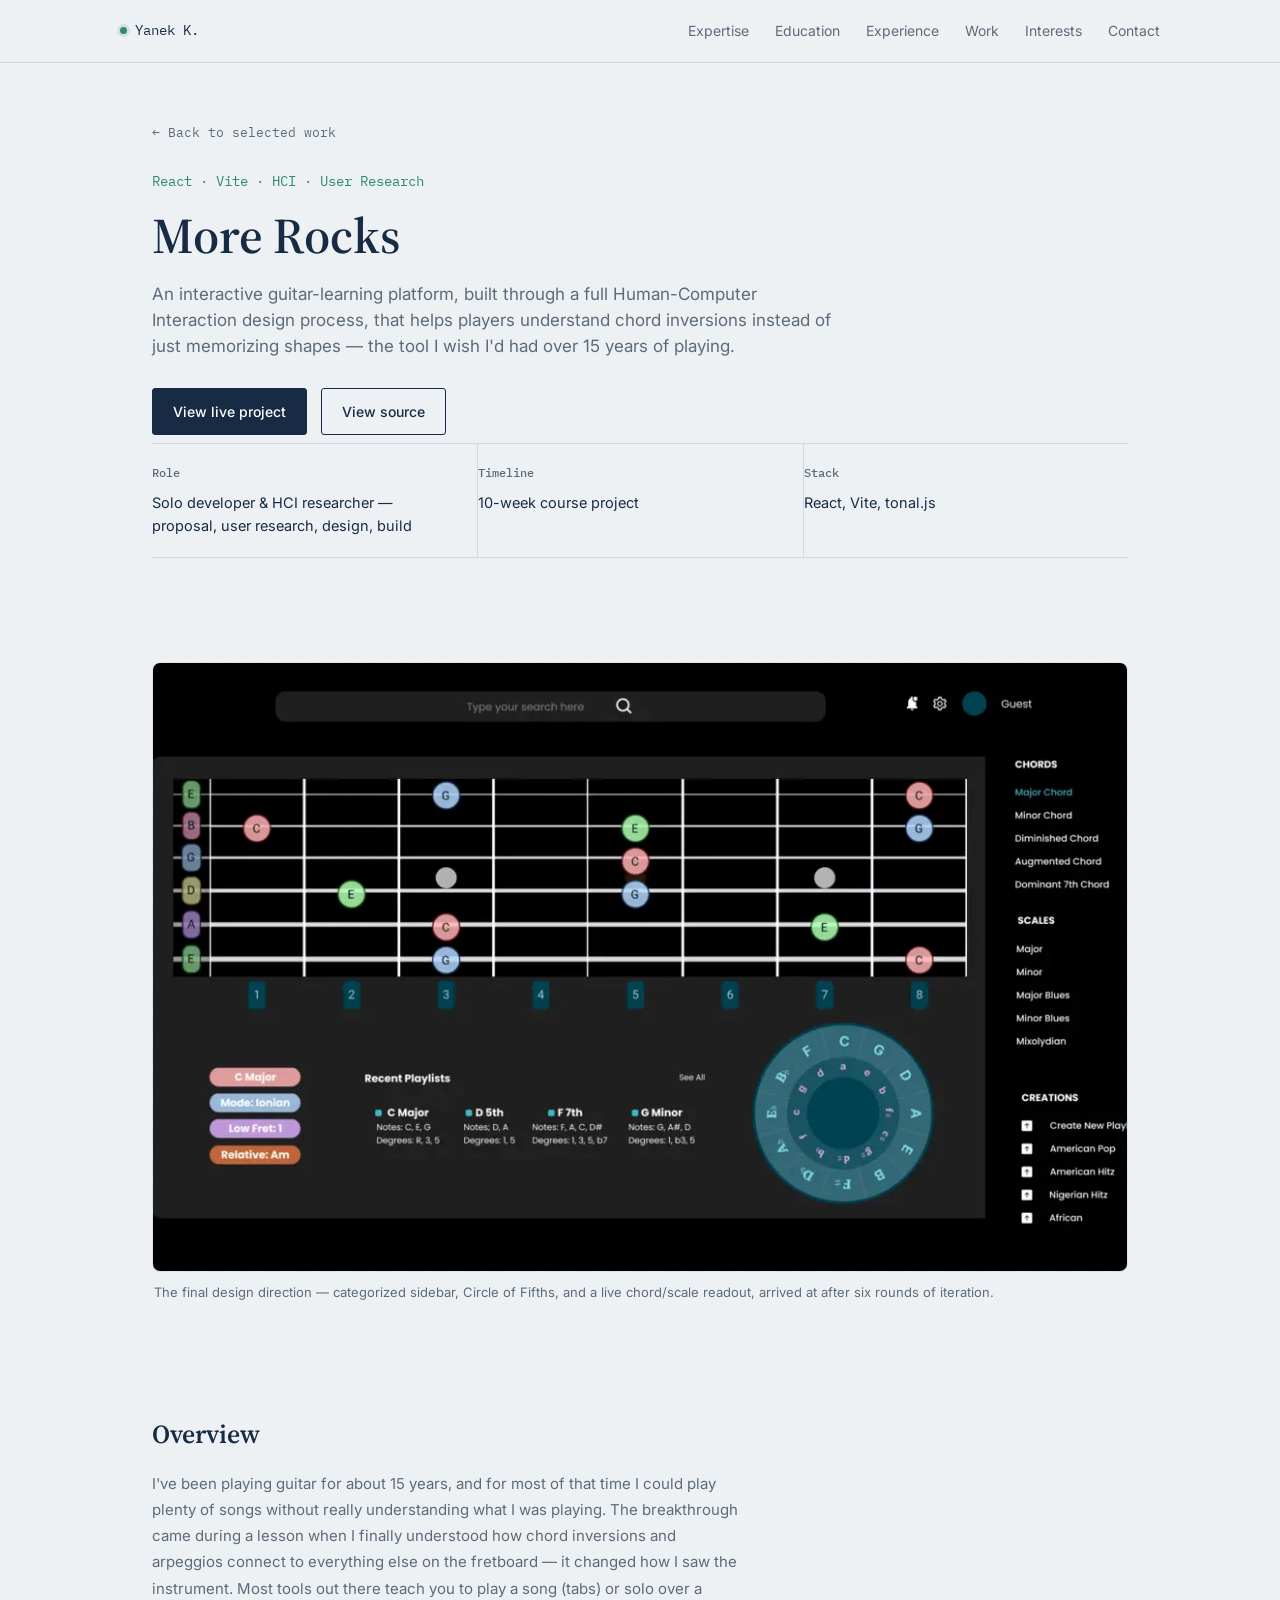
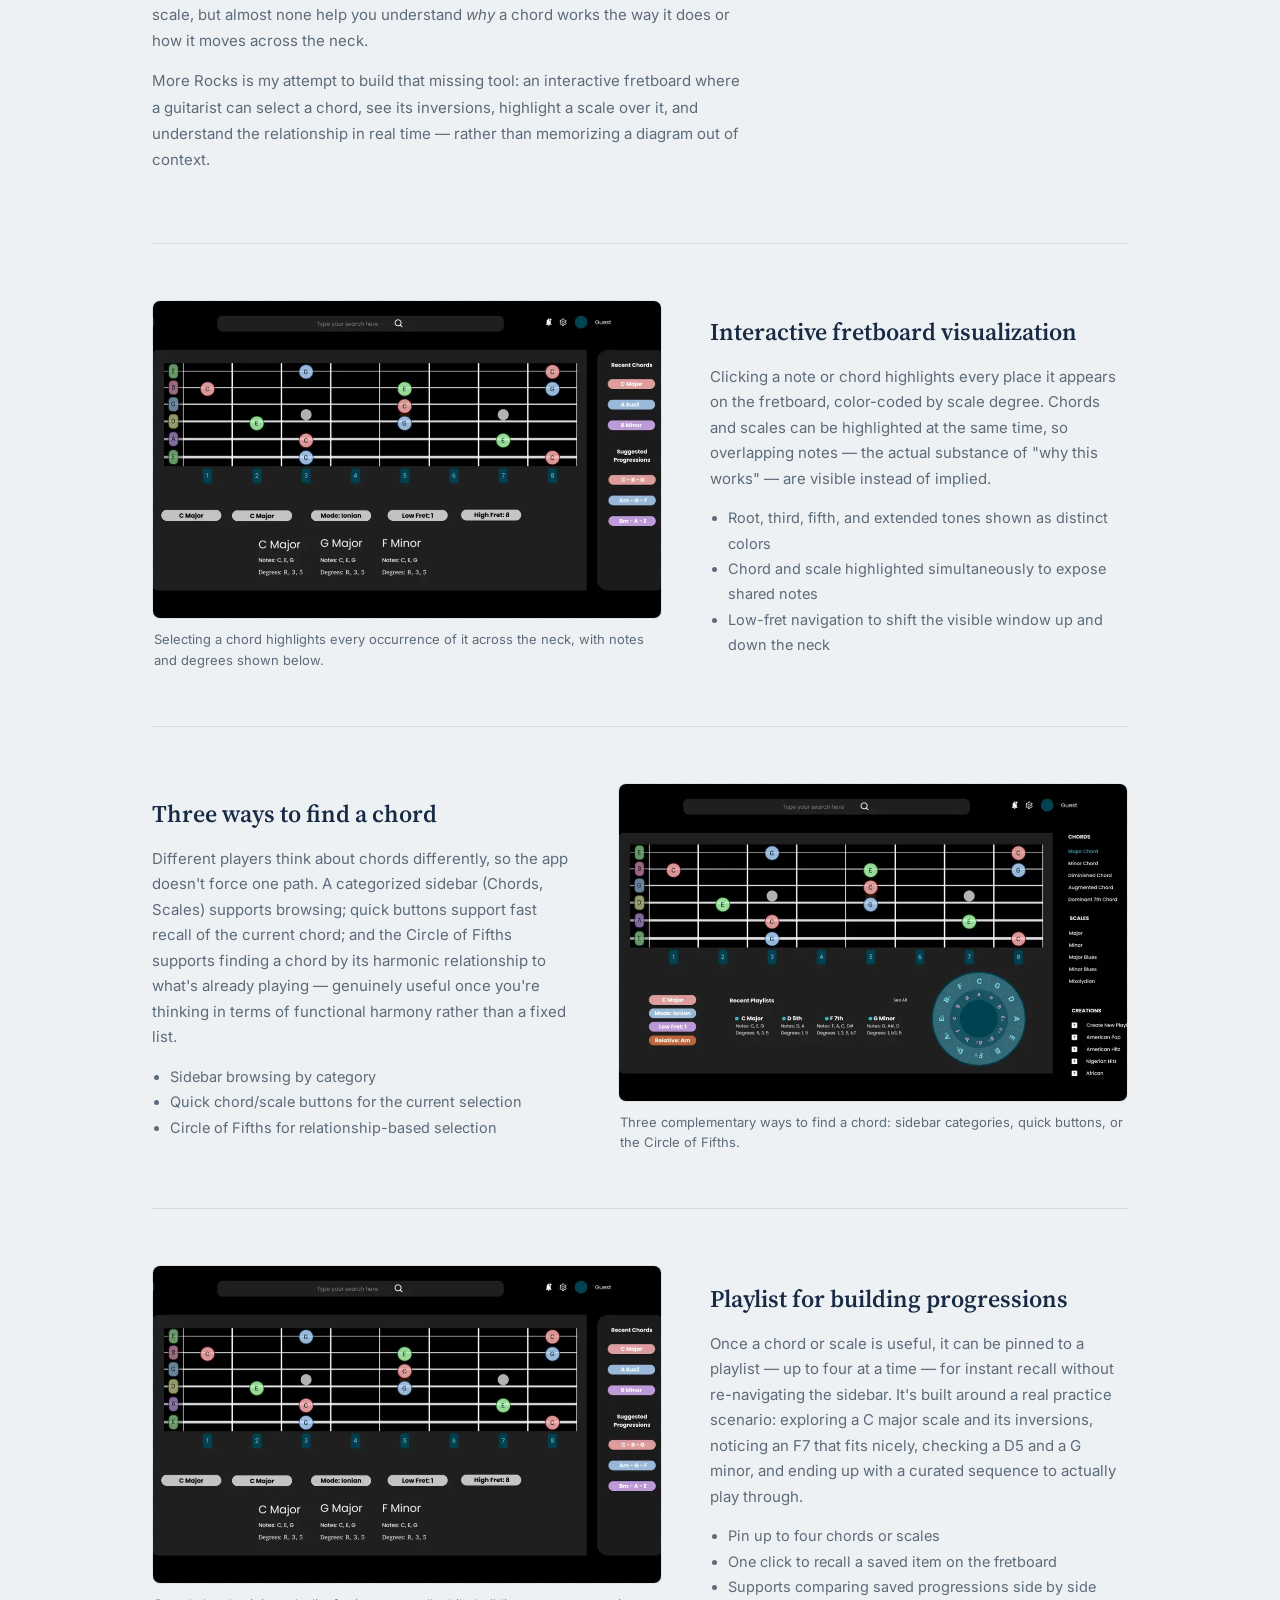
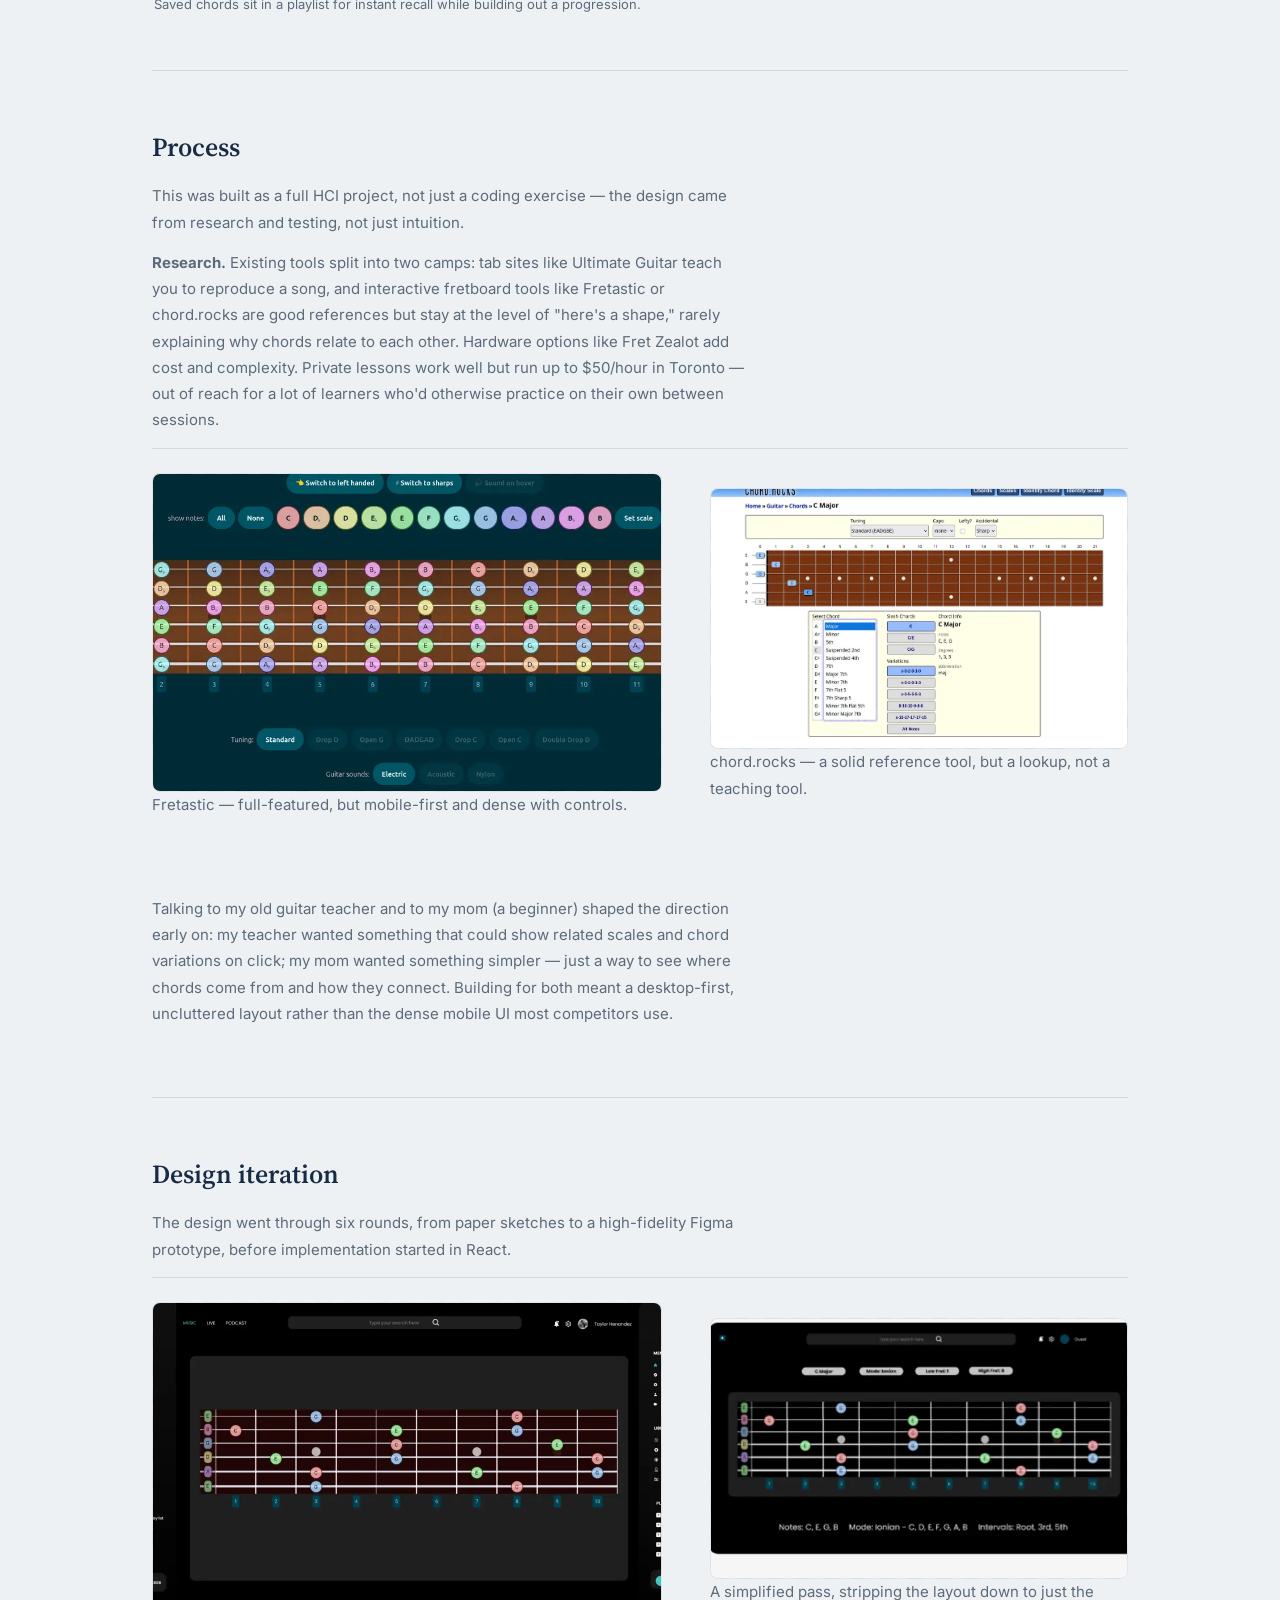
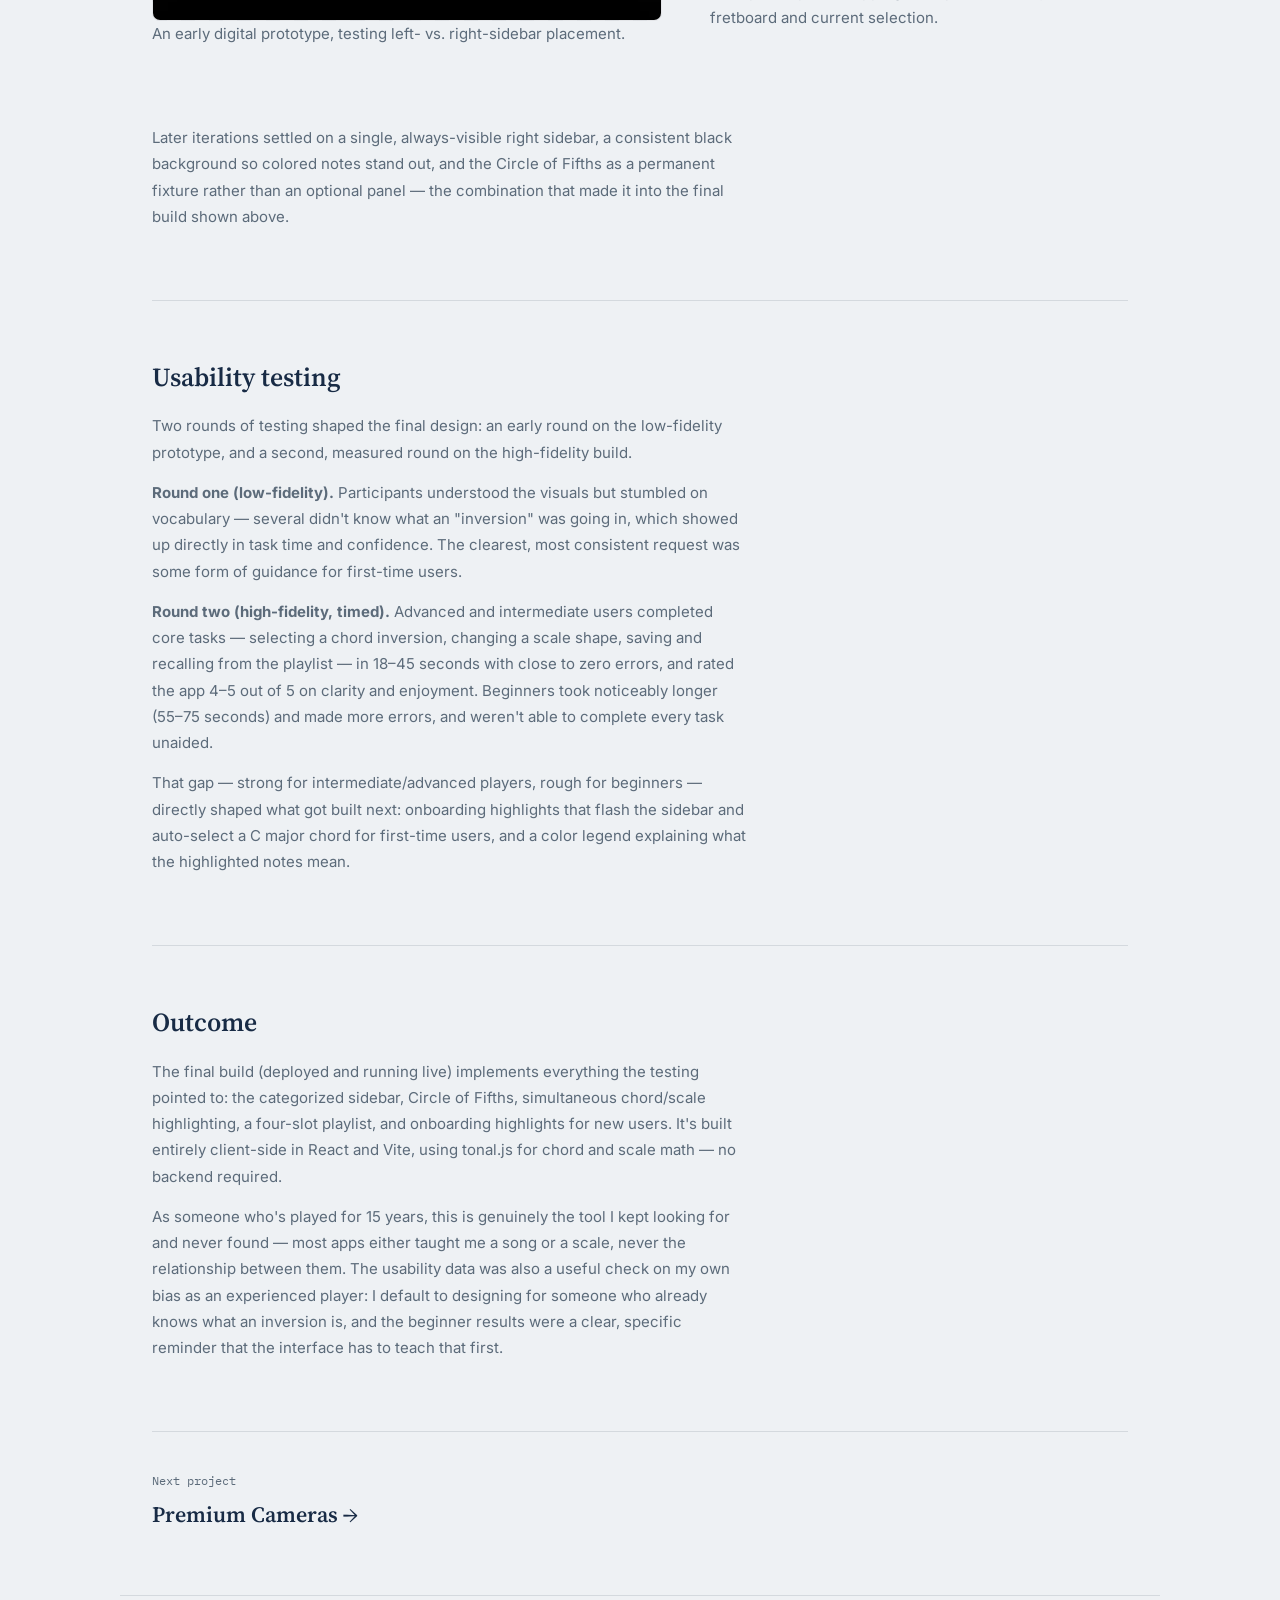
==== more-rocks.html @ 8bcf5676 "Site almost complete" ====
<!DOCTYPE html>
<html lang="en">
<head>
<meta charset="UTF-8">
<meta name="viewport" content="width=device-width, initial-scale=1.0">
<meta name="description" content="An interactive guitar chord-inversion trainer, built in React through a full HCI research and usability-testing process.">
<meta property="og:type" content="website">
<meta property="og:title" content="More Rocks — Yanek K.">
<meta property="og:description" content="An interactive guitar chord-inversion trainer, built in React through a full HCI research and usability-testing process.">
<meta property="og:image" content="assets/og-image.png">
<meta name="twitter:card" content="summary_large_image">
<link rel="icon" type="image/svg+xml" href="assets/favicon.svg">
<link rel="icon" type="image/png" sizes="32x32" href="assets/favicon-32.png">
<link rel="icon" type="image/png" sizes="16x16" href="assets/favicon-16.png">
<link rel="apple-touch-icon" sizes="180x180" href="assets/apple-touch-icon.png">
<title>More Rocks — Yanek K.</title>
<link rel="stylesheet" href="styles.css">
</head>
<body>

<header class="site">
  <div class="wrap nav-row">
    <div class="nav-mark"><span class="dot"></span>Yanek K.</div>
    <nav class="links">
      <a href="index.html#expertise">Expertise</a>
      <a href="index.html#education">Education</a>
      <a href="index.html#experience">Experience</a>
      <a href="index.html#work">Work</a>
      <a href="index.html#interests">Interests</a>
      <a href="index.html#contact">Contact</a>
    </nav>
  </div>
</header>

<main class="wrap">

  <!-- PROJECT HERO -->
  <section class="project-hero">
    <a class="back-link" href="index.html#work">← Back to selected work</a>
    <p class="stack-line">React · Vite · HCI · User Research</p>
    <h1>More Rocks</h1>
    <p class="lede">An interactive guitar-learning platform, built through a full Human-Computer Interaction design process, that helps players understand chord inversions instead of just memorizing shapes — the tool I wish I'd had over 15 years of playing.</p>
    <div class="actions">
      <a class="btn primary" href="https://pankau-p.github.io/morerocks_v1/" target="_blank">View live project</a>
      <a class="btn ghost" href="https://github.com/Pankau-p/morerocks_v1" target="_blank">View source</a>
    </div>

    <div class="project-meta">
      <div class="meta-item">
        <h4>Role</h4>
        <p>Solo developer &amp; HCI researcher — proposal, user research, design, build</p>
      </div>
      <div class="meta-item">
        <h4>Timeline</h4>
        <p>10-week course project</p>
      </div>
      <div class="meta-item">
        <h4>Stack</h4>
        <p>React, Vite, tonal.js</p>
      </div>
    </div>
  </section>

  <!-- PRIMARY SCREENSHOT -->
  <section class="wide-shot" style="border-top:none;">
    <div class="shot">
      <img src="[data-uri]" alt="More Rocks final prototype: fretboard with color-coded notes, chord/scale sidebar, and Circle of Fifths">
    </div>
    <p class="shot-caption">The final design direction — categorized sidebar, Circle of Fifths, and a live chord/scale readout, arrived at after six rounds of iteration.</p>
  </section>

  <!-- OVERVIEW -->
  <section class="outcome" style="border-top:none;">
    <h2>Overview</h2>
    <p>I've been playing guitar for about 15 years, and for most of that time I could play plenty of songs without really understanding what I was playing. The breakthrough came during a lesson when I finally understood how chord inversions and arpeggios connect to everything else on the fretboard — it changed how I saw the instrument. Most tools out there teach you to play a song (tabs) or solo over a scale, but almost none help you understand <em>why</em> a chord works the way it does or how it moves across the neck.</p>
    <p>More Rocks is my attempt to build that missing tool: an interactive fretboard where a guitarist can select a chord, see its inversions, highlight a scale over it, and understand the relationship in real time — rather than memorizing a diagram out of context.</p>
  </section>

  <!-- FEATURE 1: interactive fretboard -->
  <section class="feature-block">
    <div class="feature-media">
      <div class="shot">
        <img src="[data-uri]" alt="Fretboard showing a highlighted C Major chord with note names and scale degrees">
      </div>
      <p class="shot-caption">Selecting a chord highlights every occurrence of it across the neck, with notes and degrees shown below.</p>
    </div>
    <div class="feature-text">
      <h3>Interactive fretboard visualization</h3>
      <p>Clicking a note or chord highlights every place it appears on the fretboard, color-coded by scale degree. Chords and scales can be highlighted at the same time, so overlapping notes — the actual substance of "why this works" — are visible instead of implied.</p>
      <ul>
        <li>Root, third, fifth, and extended tones shown as distinct colors</li>
        <li>Chord and scale highlighted simultaneously to expose shared notes</li>
        <li>Low-fret navigation to shift the visible window up and down the neck</li>
      </ul>
    </div>
  </section>

  <!-- FEATURE 2: multiple selection methods -->
  <section class="feature-block reverse">
    <div class="feature-media">
      <div class="shot">
        <img src="[data-uri]" alt="Sidebar with Chords and Scales categories, plus a Circle of Fifths selector">
      </div>
      <p class="shot-caption">Three complementary ways to find a chord: sidebar categories, quick buttons, or the Circle of Fifths.</p>
    </div>
    <div class="feature-text">
      <h3>Three ways to find a chord</h3>
      <p>Different players think about chords differently, so the app doesn't force one path. A categorized sidebar (Chords, Scales) supports browsing; quick buttons support fast recall of the current chord; and the Circle of Fifths supports finding a chord by its harmonic relationship to what's already playing — genuinely useful once you're thinking in terms of functional harmony rather than a fixed list.</p>
      <ul>
        <li>Sidebar browsing by category</li>
        <li>Quick chord/scale buttons for the current selection</li>
        <li>Circle of Fifths for relationship-based selection</li>
      </ul>
    </div>
  </section>

  <!-- FEATURE 3: playlist -->
  <section class="feature-block">
    <div class="feature-media">
      <div class="shot">
        <img src="[data-uri]" alt="Recent chords and suggested progressions panel">
      </div>
      <p class="shot-caption">Saved chords sit in a playlist for instant recall while building out a progression.</p>
    </div>
    <div class="feature-text">
      <h3>Playlist for building progressions</h3>
      <p>Once a chord or scale is useful, it can be pinned to a playlist — up to four at a time — for instant recall without re-navigating the sidebar. It's built around a real practice scenario: exploring a C major scale and its inversions, noticing an F7 that fits nicely, checking a D5 and a G minor, and ending up with a curated sequence to actually play through.</p>
      <ul>
        <li>Pin up to four chords or scales</li>
        <li>One click to recall a saved item on the fretboard</li>
        <li>Supports comparing saved progressions side by side</li>
      </ul>
    </div>
  </section>

  <!-- PROCESS -->
  <section class="outcome">
    <h2>Process</h2>
    <p>This was built as a full HCI project, not just a coding exercise — the design came from research and testing, not just intuition.</p>
    <p><strong>Research.</strong> Existing tools split into two camps: tab sites like Ultimate Guitar teach you to reproduce a song, and interactive fretboard tools like Fretastic or chord.rocks are good references but stay at the level of "here's a shape," rarely explaining why chords relate to each other. Hardware options like Fret Zealot add cost and complexity. Private lessons work well but run up to $50/hour in Toronto — out of reach for a lot of learners who'd otherwise practice on their own between sessions.</p>
    <div class="feature-block" style="padding-top:24px;">
      <div class="feature-media">
        <div class="shot">
          <img src="[data-uri]" alt="Fretastic, a reference interactive fretboard tool reviewed during research">
        </div>
        <p class="shot-caption">Fretastic — full-featured, but mobile-first and dense with controls.</p>
      </div>
      <div class="feature-media">
        <div class="shot">
          <img src="[data-uri]" alt="chord.rocks, a reference chord lookup tool reviewed during research">
        </div>
        <p class="shot-caption">chord.rocks — a solid reference tool, but a lookup, not a teaching tool.</p>
      </div>
    </div>
    <p style="margin-top:8px;">Talking to my old guitar teacher and to my mom (a beginner) shaped the direction early on: my teacher wanted something that could show related scales and chord variations on click; my mom wanted something simpler — just a way to see where chords come from and how they connect. Building for both meant a desktop-first, uncluttered layout rather than the dense mobile UI most competitors use.</p>
  </section>

  <!-- PROCESS: DESIGN ITERATION -->
  <section class="outcome">
    <h2>Design iteration</h2>
    <p>The design went through six rounds, from paper sketches to a high-fidelity Figma prototype, before implementation started in React.</p>
    <div class="feature-block" style="padding-top:24px;">
      <div class="feature-media">
        <div class="shot">
          <img src="[data-uri]" alt="Early digital prototype comparing left and right sidebar placement">
        </div>
        <p class="shot-caption">An early digital prototype, testing left- vs. right-sidebar placement.</p>
      </div>
      <div class="feature-media">
        <div class="shot">
          <img src="[data-uri]" alt="A simplified, single-panel iteration of the fretboard view">
        </div>
        <p class="shot-caption">A simplified pass, stripping the layout down to just the fretboard and current selection.</p>
      </div>
    </div>
    <p style="margin-top:8px;">Later iterations settled on a single, always-visible right sidebar, a consistent black background so colored notes stand out, and the Circle of Fifths as a permanent fixture rather than an optional panel — the combination that made it into the final build shown above.</p>
  </section>

  <!-- PROCESS: USABILITY TESTING -->
  <section class="outcome">
    <h2>Usability testing</h2>
    <p>Two rounds of testing shaped the final design: an early round on the low-fidelity prototype, and a second, measured round on the high-fidelity build.</p>
    <p><strong>Round one (low-fidelity).</strong> Participants understood the visuals but stumbled on vocabulary — several didn't know what an "inversion" was going in, which showed up directly in task time and confidence. The clearest, most consistent request was some form of guidance for first-time users.</p>
    <p><strong>Round two (high-fidelity, timed).</strong> Advanced and intermediate users completed core tasks — selecting a chord inversion, changing a scale shape, saving and recalling from the playlist — in 18–45 seconds with close to zero errors, and rated the app 4–5 out of 5 on clarity and enjoyment. Beginners took noticeably longer (55–75 seconds) and made more errors, and weren't able to complete every task unaided.</p>
    <p>That gap — strong for intermediate/advanced players, rough for beginners — directly shaped what got built next: onboarding highlights that flash the sidebar and auto-select a C major chord for first-time users, and a color legend explaining what the highlighted notes mean.</p>
  </section>

  <!-- OUTCOME -->
  <section class="outcome">
    <h2>Outcome</h2>
    <p>The final build (deployed and running live) implements everything the testing pointed to: the categorized sidebar, Circle of Fifths, simultaneous chord/scale highlighting, a four-slot playlist, and onboarding highlights for new users. It's built entirely client-side in React and Vite, using tonal.js for chord and scale math — no backend required.</p>
    <p>As someone who's played for 15 years, this is genuinely the tool I kept looking for and never found — most apps either taught me a song or a scale, never the relationship between them. The usability data was also a useful check on my own bias as an experienced player: I default to designing for someone who already knows what an inversion is, and the beginner results were a clear, specific reminder that the interface has to teach that first.</p>
  </section>

  <!-- NEXT PROJECT -->
  <div class="next-project">
    <div>
      <span class="label">Next project</span>
      <a href="premium-cameras.html">Premium Cameras →</a>
    </div>
  </div>

</main>

<footer class="wrap">
  <span>Yanek K. — backend, frontend &amp; infrastructure</span>
  <span><a href="mailto:hello@yanek-k.com">hello@yanek-k.com</a> · <a href="#">GitHub</a></span>
</footer>

<!-- Cloudflare Web Analytics --><script type='module' src='https://static.cloudflareinsights.com/beacon.min.js' data-cf-beacon='{"token": "6724e410812840bd92c3ebd8c4f4d8a2"}'></script><!-- End Cloudflare Web Analytics -->
</body>
</html>
---- styles.css ----
@import url('https://fonts.googleapis.com/css2?family=Source+Serif+4:ital,wght@0,400;0,500;0,600&family=IBM+Plex+Mono:wght@400;500&family=Inter:wght@400;500;600&display=swap');

  :root{
    --bg:#EEF1F4;
    --panel:#FFFFFF;
    --navy:#182B45;
    --slate:#5C6B7A;
    --green:#2E8B6E;
    --line: rgba(24,43,69,0.12);
  }

  *{ box-sizing:border-box; }
  body{
    margin:0;
    background:var(--bg);
    color:var(--navy);
    font-family:'Inter', -apple-system, sans-serif;
    -webkit-font-smoothing:antialiased;
    line-height:1.55;
  }
  a{ color:inherit; }
  ::selection{ background:var(--green); color:#fff; }
  :focus-visible{ outline:2px solid var(--green); outline-offset:3px; }

  .wrap{ max-width:1040px; margin:0 auto; padding:0 32px; }

  /* NAV */
  header.site{
    position:sticky; top:0; z-index:20;
    background:rgba(238,241,244,0.9);
    backdrop-filter:blur(8px);
    border-bottom:1px solid var(--line);
  }
  .nav-row{ display:flex; align-items:center; justify-content:space-between; padding:20px 0; }
  .nav-mark{ font-family:'IBM Plex Mono', monospace; font-size:14px; display:flex; align-items:center; gap:8px; }
  .dot{ width:7px; height:7px; border-radius:50%; background:var(--green); box-shadow:0 0 0 3px rgba(46,139,110,0.15); }
  nav.links{ display:flex; gap:26px; }
  nav.links a{ text-decoration:none; font-size:14px; color:var(--slate); }
  nav.links a:hover{ color:var(--navy); }

  /* HERO */
  .hero{ padding:80px 0 64px; }
  .hero .role{ font-family:'IBM Plex Mono', monospace; font-size:14px; color:var(--green); margin:0 0 16px; }
  .hero h1{
    font-family:'Source Serif 4', serif;
    font-weight:600;
    font-size:clamp(38px,5vw,58px);
    line-height:1.06;
    margin:0 0 20px;
    max-width:14ch;
  }
  .hero p.lede{ font-size:17px; color:var(--slate); max-width:58ch; margin:0 0 28px; }
  .actions{ display:flex; gap:14px; flex-wrap:wrap; }
  .btn{ display:inline-flex; align-items:center; gap:8px; padding:12px 20px; border-radius:3px; font-size:14px; font-weight:500; text-decoration:none; border:1px solid var(--navy); }
  .btn.primary{ background:var(--navy); color:#fff; }
  .btn.ghost{ background:transparent; color:var(--navy); }

  section{ padding:64px 0; border-top:1px solid var(--line); }
  .section-head{ display:flex; align-items:baseline; justify-content:space-between; margin-bottom:36px; gap:16px; }
  .section-head h2{ font-family:'Source Serif 4', serif; font-size:28px; font-weight:600; margin:0; }
  .section-head .tag{ font-family:'IBM Plex Mono', monospace; font-size:13px; color:var(--slate); white-space:nowrap; }

  /* EXPERTISE - hairline columns, no card fill */
  .expertise-grid{ display:grid; grid-template-columns:repeat(4,1fr); }
  .expertise-cell{ padding:0 26px; border-left:1px solid var(--line); }
  .expertise-cell:first-child{ border-left:none; padding-left:0; }
  .expertise-cell h3{ font-size:16px; font-weight:600; margin:0 0 10px; }
  .expertise-cell p{ font-size:14px; color:var(--slate); margin:0 0 14px; line-height:1.6; }
  .expertise-cell .tags{ font-size:0; }
  .expertise-cell .tag-pill{
    font-family:'IBM Plex Mono', monospace;
    font-size:12px;
    color:var(--slate);
    padding:0;
  }
  .expertise-cell .tag-pill::after{ content:" · "; color:var(--line); }
  .expertise-cell .tag-pill:last-child::after{ content:""; }

  /* WHERE I HAVE WORKED - table-like list, dense like original */
  .work-table{ border-top:1px solid var(--line); }
  .work-row{
    display:grid;
    grid-template-columns: 140px 1fr 1fr;
    gap:24px;
    padding:20px 0;
    border-bottom:1px solid var(--line);
  }
  .work-row .period{ font-family:'IBM Plex Mono', monospace; font-size:13px; color:var(--slate); padding-top:2px; }
  .work-row .role{ font-size:15px; font-weight:600; margin:0 0 4px; }
  .work-row .org{ font-size:13px; color:var(--green); font-family:'IBM Plex Mono', monospace; margin:0; }
  .work-row .desc{ font-size:14px; color:var(--slate); margin:0 0 10px; line-height:1.6; }
  .work-row ul.bullets{ margin:0; padding-left:18px; }
  .work-row ul.bullets li{ font-size:14px; color:var(--slate); line-height:1.65; margin-bottom:3px; }
  .work-row p.closing{ font-size:14px; color:var(--slate); line-height:1.65; margin:0; }

  /* SELECTED WORK - editorial list, no cards */
  .selected-list{ border-top:1px solid var(--line); }
  .selected-row{
    display:grid;
    grid-template-columns: 1fr 1.4fr;
    gap:32px;
    padding:28px 0;
    border-bottom:1px solid var(--line);
    text-decoration:none;
    color:inherit;
    align-items:start;
  }
  .selected-row h3{ font-size:20px; margin:0 0 6px; font-family:'Source Serif 4', serif; font-weight:600; transition:color .15s ease; }
  .selected-row:hover h3{ color:var(--green); }
  .selected-row .stack-line{ font-size:13px; color:var(--slate); margin:0; font-family:'IBM Plex Mono', monospace; }
  .selected-row .desc{ font-size:14.5px; color:var(--slate); margin:0; line-height:1.65; }
  .selected-row ul.bullets{ padding-left:18px; }
  .selected-row ul.bullets li{ font-size:14px; color:var(--slate); line-height:1.6; margin-bottom:2px; }

  /* MY STORY - photo + text, like original */
  .story{ display:grid; grid-template-columns:0.85fr 1.15fr; gap:48px; align-items:center; }
  .story .photo{
    aspect-ratio:4/5;
    border-radius:8px;
    background:
      radial-gradient(circle at 30% 20%, rgba(46,139,110,0.35), transparent 60%),
      var(--navy);
  }
  .story h2{ font-family:'Source Serif 4', serif; font-size:26px; margin:0 0 16px; font-weight:600; }
  .story p{ font-size:15px; color:var(--slate); margin:0 0 14px; max-width:56ch; line-height:1.7; }

  /* CTA */
  .cta-box{
    background:var(--navy); color:#fff; border-radius:10px; padding:56px 48px;
    display:flex; justify-content:space-between; align-items:center; gap:32px; flex-wrap:wrap;
  }
  .cta-box h2{ font-family:'Source Serif 4', serif; font-size:30px; margin:0 0 8px; max-width:14ch; }
  .cta-box p{ color:#B9C4D0; margin:0; font-size:14px; }
  .cta-box .btn.primary{ background:var(--green); border-color:var(--green); color:#0D1F17; }

  footer{ padding:36px 0 56px; display:flex; justify-content:space-between; font-size:13px; color:var(--slate); font-family:'IBM Plex Mono', monospace; flex-wrap:wrap; gap:12px; border-top:1px solid var(--line); }
  footer a{ text-decoration:none; color:var(--slate); }
  footer a:hover{ color:var(--navy); }

  /* EDUCATION */
  .edu-card{
    background:var(--panel);
    border:1px solid var(--line);
    border-radius:8px;
    padding:32px 34px;
  }
  .edu-card .degree{ font-family:'Source Serif 4', serif; font-size:20px; font-weight:600; margin:0 0 4px; }
  .edu-card .school{ font-size:14px; color:var(--green); font-family:'IBM Plex Mono', monospace; margin:0 0 24px; }
  .edu-cols{ display:grid; grid-template-columns:1fr 1fr; gap:32px; }
  .edu-cols h4{ font-size:13px; text-transform:none; color:var(--slate); margin:0 0 12px; font-weight:600; }
  .edu-cols ul{ margin:0; padding-left:18px; }
  .edu-cols li{ font-size:14px; color:var(--navy); line-height:1.8; }

  /* INTERESTS */
  .interests-card{
    background:var(--panel);
    border:1px solid var(--line);
    border-radius:8px;
    padding:32px 34px;
  }
  .interests-card p{ font-size:15px; color:var(--slate); line-height:1.75; margin:0 0 20px; max-width:70ch; }
  .interest-tags{ display:flex; flex-wrap:wrap; gap:8px; }
  .interest-tags .tag-pill{
    font-family:'IBM Plex Mono', monospace;
    font-size:12.5px;
    color:var(--navy);
    background:var(--bg);
    border:1px solid var(--line);
    padding:5px 11px;
    border-radius:4px;
  }

  @media (max-width:980px){
    .expertise-grid{ grid-template-columns:repeat(2,1fr); row-gap:24px; }
    .expertise-cell:nth-child(2n+1){ border-left:none; padding-left:0; }
    .expertise-cell:nth-child(n+3){ border-left:none; padding-left:0; border-top:1px solid var(--line); padding-top:24px; }
  }
  @media (max-width:820px){
    .edu-cols{ grid-template-columns:1fr; }
  }
  @media (max-width:820px){
    .expertise-grid, .selected-grid{ grid-template-columns:1fr; }
    .expertise-cell{ border-left:none !important; padding-left:0 !important; border-top:1px solid var(--line); padding-top:24px; }
    .expertise-cell:first-child{ border-top:none; padding-top:0; }
    .work-row{ grid-template-columns:1fr; gap:6px; }
    .selected-row{ grid-template-columns:1fr; gap:8px; }
    .story{ grid-template-columns:1fr; }
    nav.links{ display:none; }
  }

/* =========================================
   PROJECT PAGE (product page template)
   ========================================= */

/* Back link */
.back-link{
  display:inline-flex;
  align-items:center;
  gap:6px;
  font-family:'IBM Plex Mono', monospace;
  font-size:13px;
  color:var(--slate);
  text-decoration:none;
  margin-bottom:28px;
}
.back-link:hover{ color:var(--navy); }

/* Project hero */
.project-hero{ padding:56px 0 48px; border-top:none; }
.project-hero .stack-line{
  font-family:'IBM Plex Mono', monospace;
  font-size:14px;
  color:var(--green);
  margin:0 0 16px;
}
.project-hero h1{
  font-family:'Source Serif 4', serif;
  font-weight:600;
  font-size:clamp(34px,4.6vw,50px);
  line-height:1.08;
  margin:0 0 18px;
  max-width:16ch;
}
.project-hero p.lede{
  font-size:17px;
  color:var(--slate);
  max-width:62ch;
  margin:0 0 28px;
}
.project-hero .actions{ display:flex; gap:14px; flex-wrap:wrap; }

/* Meta row: role / timeline / stack, like a spec strip */
.project-meta{
  display:grid;
  grid-template-columns:repeat(3,1fr);
  border-top:1px solid var(--line);
  border-bottom:1px solid var(--line);
  margin:8px 0 0;
}
.project-meta .meta-item{
  padding:20px 24px 20px 0;
  border-left:1px solid var(--line);
}
.project-meta .meta-item:first-child{ border-left:none; padding-left:0; }
.project-meta .meta-item h4{
  font-family:'IBM Plex Mono', monospace;
  font-size:12px;
  color:var(--slate);
  margin:0 0 8px;
  font-weight:500;
}
.project-meta .meta-item p{
  font-size:14.5px;
  color:var(--navy);
  margin:0;
  line-height:1.6;
}

/* Screenshot frame */
.shot{
  width:100%;
  border-radius:8px;
  border:1px solid var(--line);
  background:
    repeating-linear-gradient(135deg, rgba(24,43,69,0.035) 0 10px, transparent 10px 20px),
    var(--panel);
  aspect-ratio:16/10;
  display:flex;
  align-items:center;
  justify-content:center;
  font-family:'IBM Plex Mono', monospace;
  font-size:13px;
  color:var(--slate);
  overflow:hidden;
}
.shot img{ width:100%; height:100%; object-fit:cover; display:block; }
.shot-caption{
  font-size:13px;
  color:var(--slate);
  margin:10px 2px 0;
}

/* Feature block: alternating image / text */
.feature-block{
  display:grid;
  grid-template-columns:1.1fr 0.9fr;
  gap:48px;
  align-items:center;
  padding:56px 0;
  border-top:1px solid var(--line);
}
.feature-block:first-child{ border-top:none; }
.feature-block.reverse{ grid-template-columns:0.9fr 1.1fr; }
.feature-block.reverse .feature-media{ order:2; }
.feature-block.reverse .feature-text{ order:1; }
.feature-text h3{
  font-family:'Source Serif 4', serif;
  font-size:24px;
  font-weight:600;
  margin:0 0 14px;
}
.feature-text p{
  font-size:15px;
  color:var(--slate);
  line-height:1.7;
  margin:0 0 14px;
  max-width:52ch;
}
.feature-text ul{ margin:0; padding-left:18px; }
.feature-text ul li{
  font-size:14.5px;
  color:var(--slate);
  line-height:1.75;
}

/* Full-width screenshot section (for wider views / flows) */
.wide-shot{ padding:56px 0; border-top:1px solid var(--line); }
.wide-shot h3{
  font-family:'Source Serif 4', serif;
  font-size:22px;
  font-weight:600;
  margin:0 0 24px;
}

/* Outcome / reflection panel */
.outcome{ padding:56px 0; border-top:1px solid var(--line); }
.outcome h2{
  font-family:'Source Serif 4', serif;
  font-size:26px;
  font-weight:600;
  margin:0 0 16px;
}
.outcome p{
  font-size:15px;
  color:var(--slate);
  line-height:1.75;
  max-width:66ch;
  margin:0 0 14px;
}

/* Next project link */
.next-project{
  padding:40px 0 64px;
  border-top:1px solid var(--line);
  display:flex;
  justify-content:space-between;
  align-items:baseline;
  gap:20px;
  flex-wrap:wrap;
}
.next-project .label{
  font-family:'IBM Plex Mono', monospace;
  font-size:12px;
  color:var(--slate);
  display:block;
  margin-bottom:6px;
}
.next-project a{
  font-family:'Source Serif 4', serif;
  font-size:22px;
  font-weight:600;
  text-decoration:none;
  color:var(--navy);
  transition:color .15s ease;
}
.next-project a:hover{ color:var(--green); }

@media (max-width:820px){
  .project-meta{ grid-template-columns:1fr; }
  .project-meta .meta-item{ border-left:none; padding-left:0; border-top:1px solid var(--line); padding-top:16px; }
  .project-meta .meta-item:first-child{ border-top:none; padding-top:20px; }
  .feature-block, .feature-block.reverse{ grid-template-columns:1fr; }
  .feature-block.reverse .feature-media, .feature-block.reverse .feature-text{ order:initial; }
}
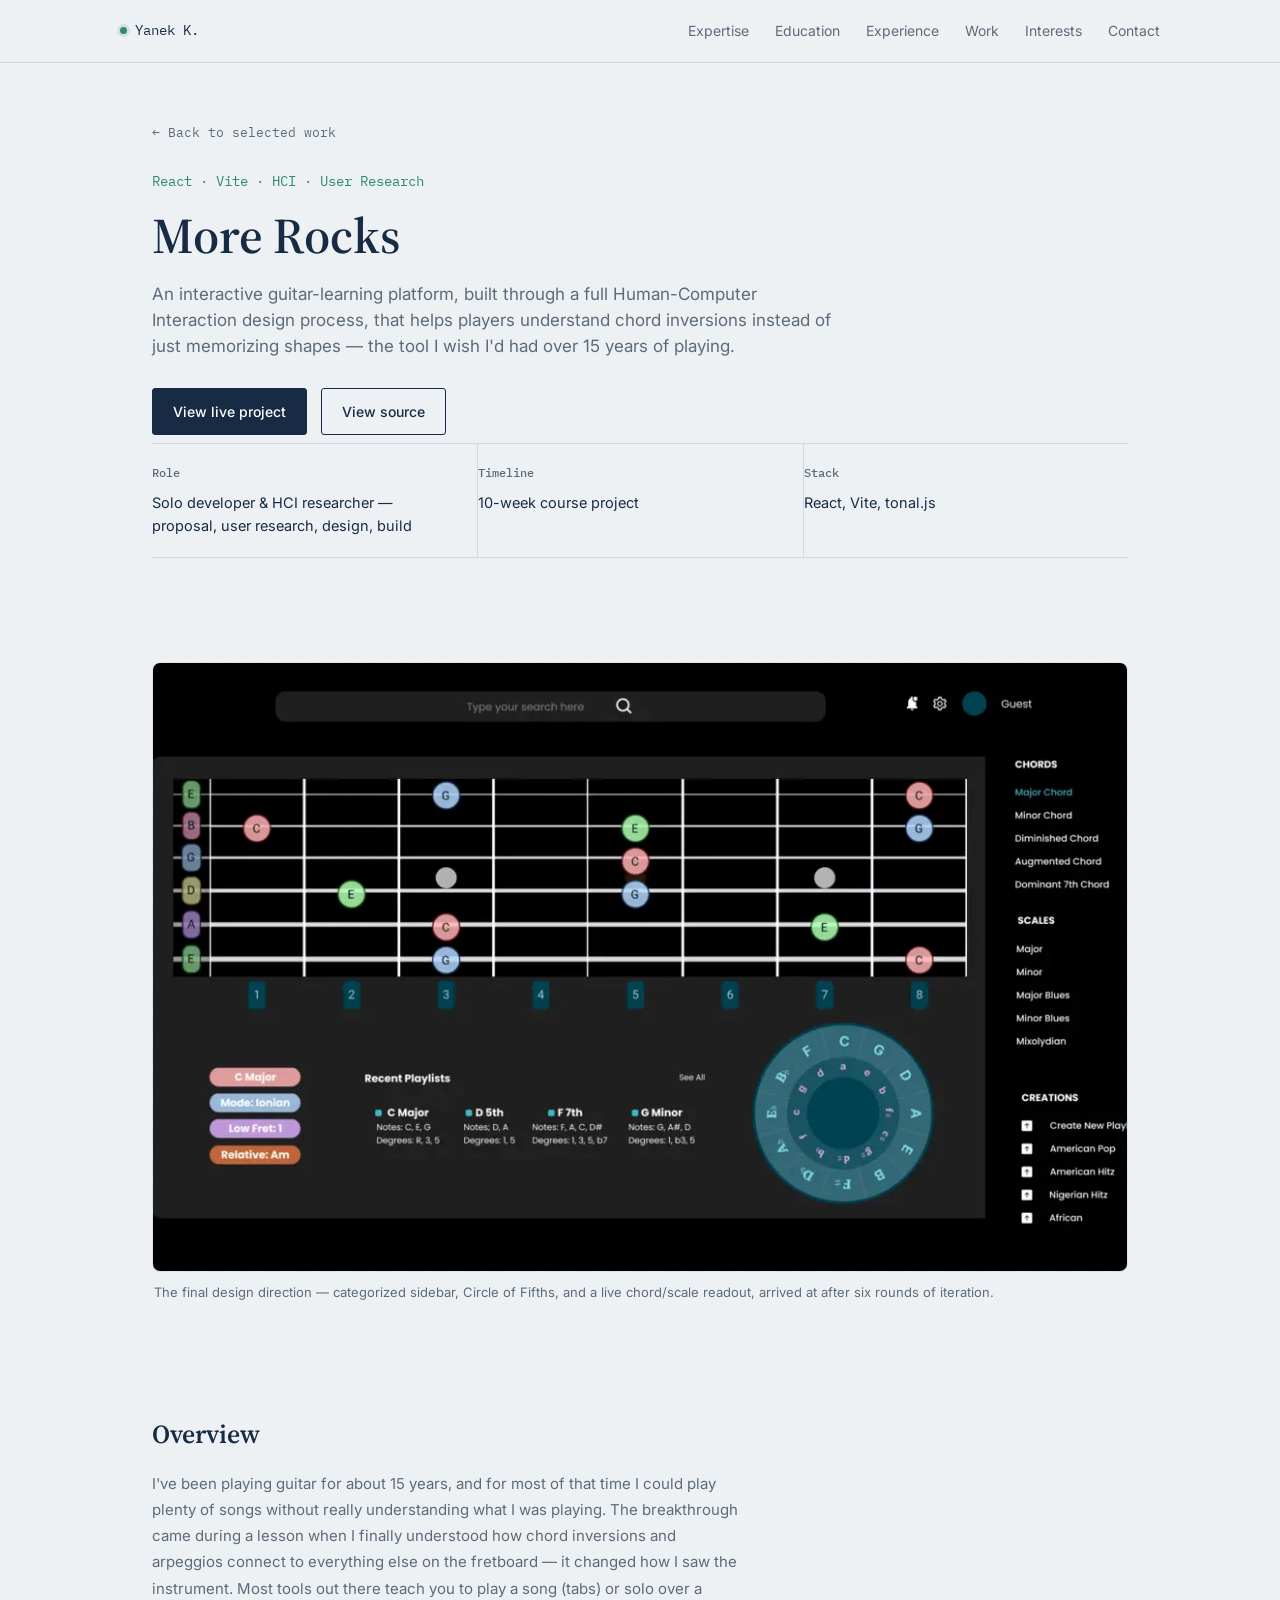
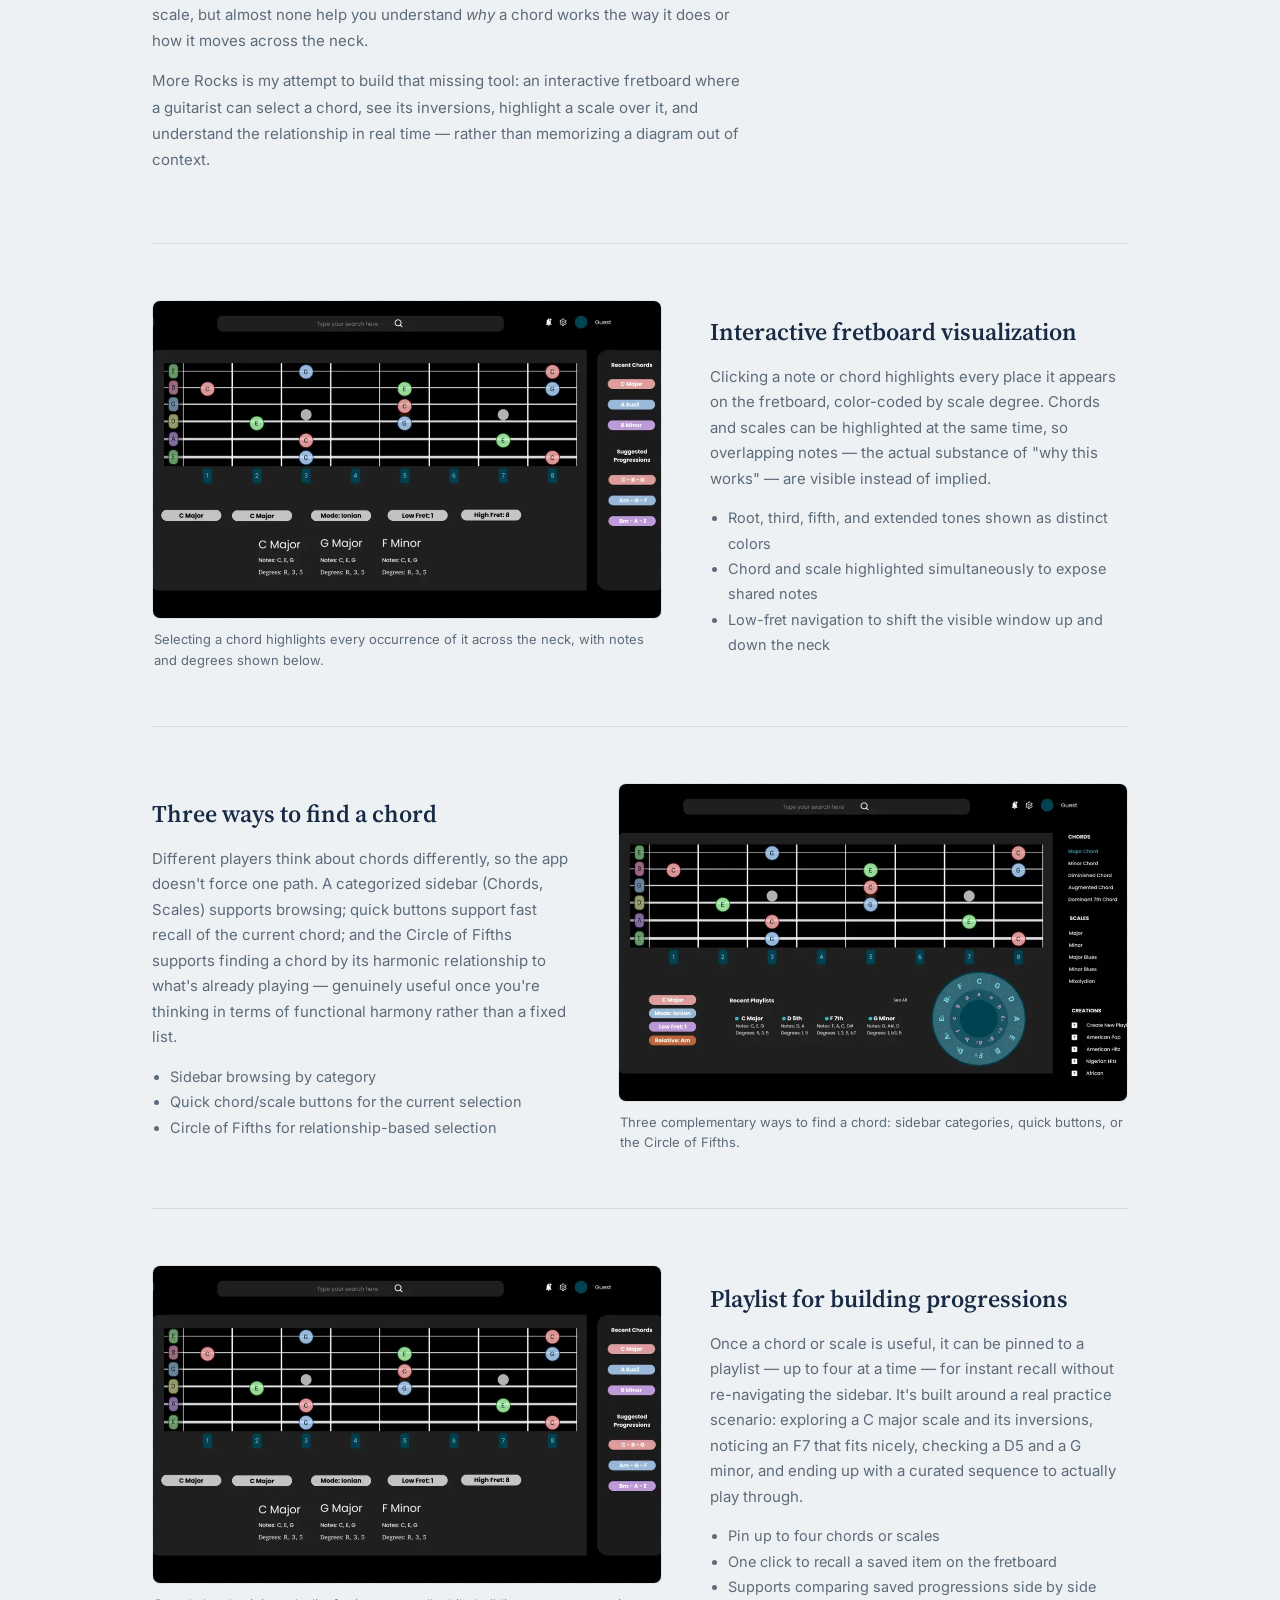
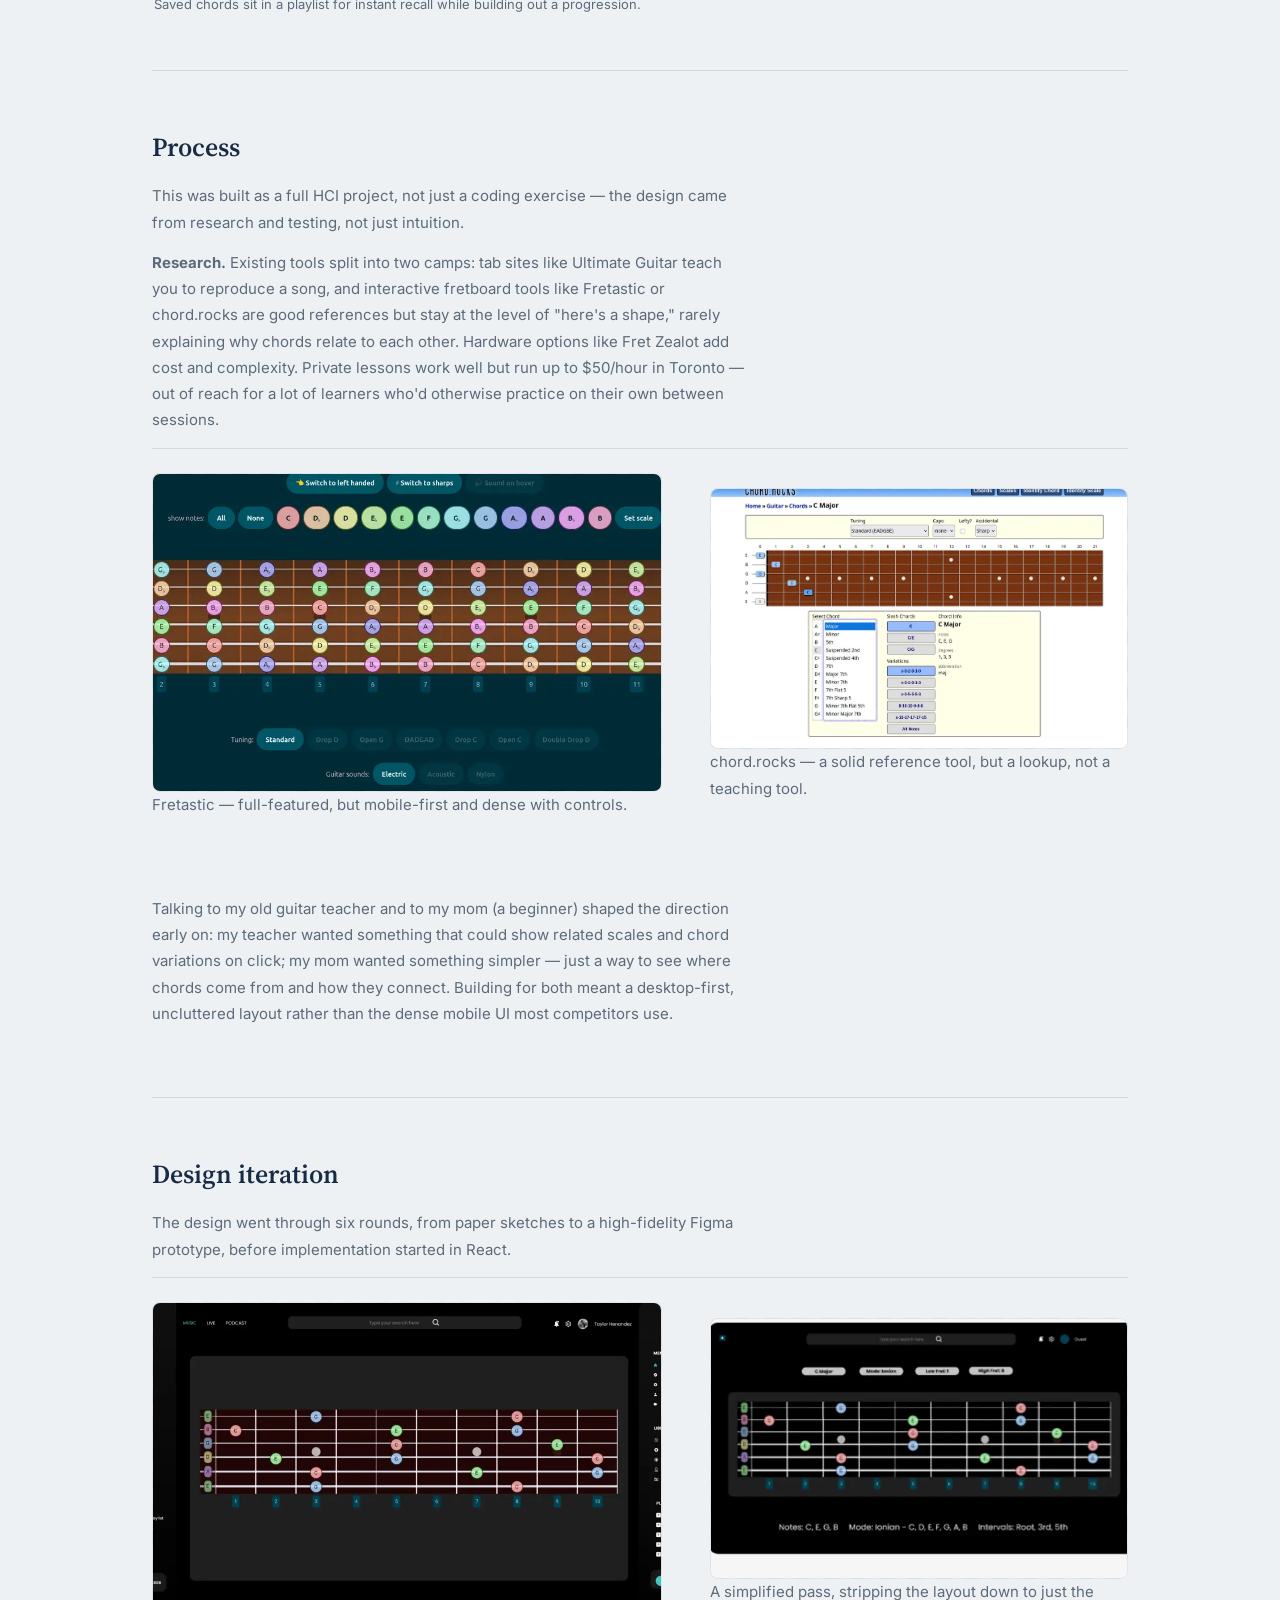
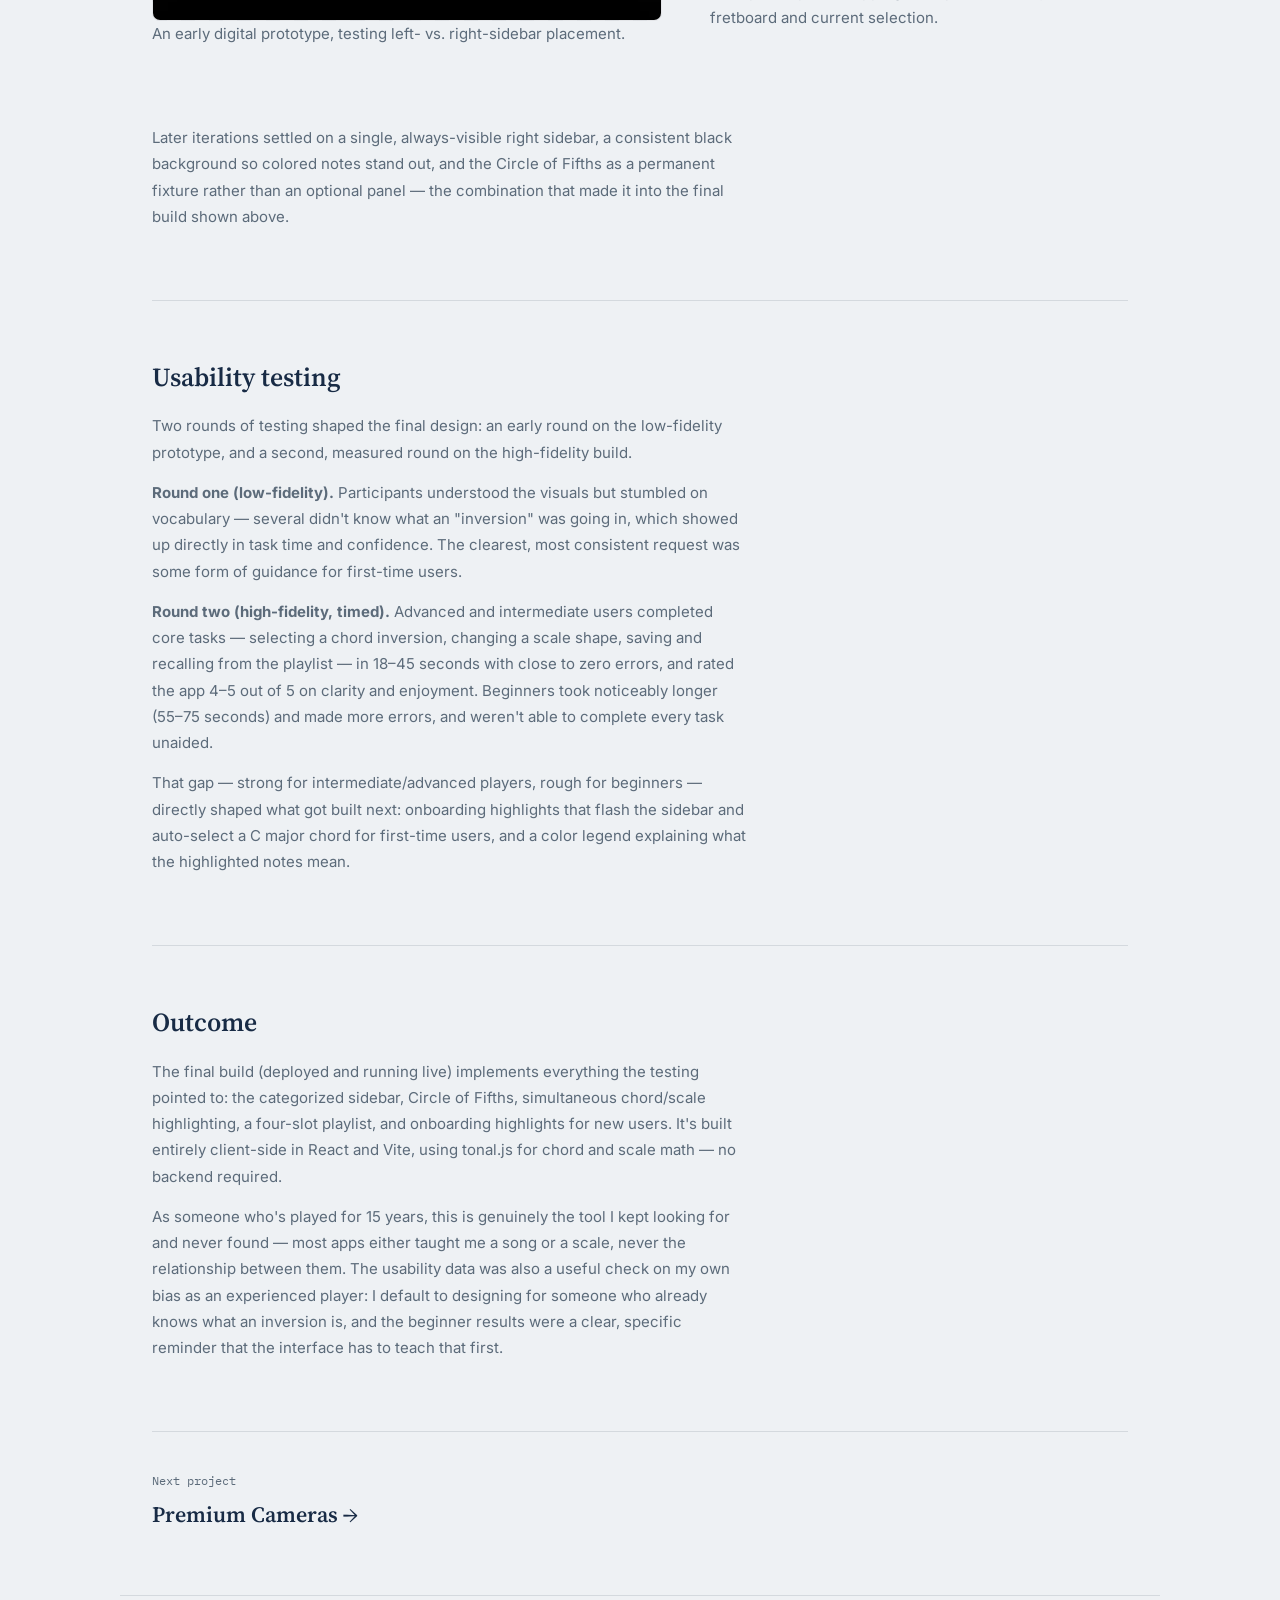
==== commit 8759040c: "Updated email address" ====
--- a/more-rocks.html
+++ b/more-rocks.html
@@ -41,8 +41,8 @@
     <h1>More Rocks</h1>
     <p class="lede">An interactive guitar-learning platform, built through a full Human-Computer Interaction design process, that helps players understand chord inversions instead of just memorizing shapes — the tool I wish I'd had over 15 years of playing.</p>
     <div class="actions">
-      <a class="btn primary" href="https://pankau-p.github.io/morerocks_v1/" target="_blank">View live project</a>
-      <a class="btn ghost" href="https://github.com/Pankau-p/morerocks_v1" target="_blank">View source</a>
+      <a class="btn primary" href="https://yanek-k.github.io/morerocks_v1/" target="_blank">View live project</a>
+      <a class="btn ghost" href="https://github.com/Yanek-K/morerocks_v1" target="_blank">View source</a>
     </div>
 
     <div class="project-meta">
@@ -203,10 +203,11 @@
 </main>
 
 <footer class="wrap">
-  <span>Yanek K. — backend, frontend &amp; infrastructure</span>
-  <span><a href="mailto:hello@yanek-k.com">hello@yanek-k.com</a> · <a href="#">GitHub</a></span>
+  <span>Yanek K. — systems, security, infrastructure &amp; web</span>
+  <span><span class="copy-email" data-email="yanek.dev@gmail.com">yanek.dev@gmail.com</span> · <a href="https://github.com/Yanek-K" target="_blank">GitHub</a></span>
 </footer>
 
 <!-- Cloudflare Web Analytics --><script type='module' src='https://static.cloudflareinsights.com/beacon.min.js' data-cf-beacon='{"token": "6724e410812840bd92c3ebd8c4f4d8a2"}'></script><!-- End Cloudflare Web Analytics -->
+<script src="script.js"></script>
 </body>
 </html>
--- a/styles.css
+++ b/styles.css
@@ -73,7 +73,7 @@
     color:var(--slate);
     padding:0;
   }
-  .expertise-cell .tag-pill::after{ content:" · "; color:var(--line); }
+  .expertise-cell .tag-pill::after{ content:" · "; color:var(--green); }
   .expertise-cell .tag-pill:last-child::after{ content:""; }
 
   /* WHERE I HAVE WORKED - table-like list, dense like original */
@@ -372,3 +372,35 @@
   .feature-block, .feature-block.reverse{ grid-template-columns:1fr; }
   .feature-block.reverse .feature-media, .feature-block.reverse .feature-text{ order:initial; }
 }
+
+.copy-email {
+  transition: color .15s ease;
+}
+
+.copy-email:hover {
+  color: var(--green);
+}
+
+.icon-btn {
+  display: inline-flex;
+  align-items: center;
+  justify-content: center;
+  width: 44px;
+  height: 44px;
+  border: 1px solid var(--navy);
+  border-radius: 3px;
+  color: var(--navy);
+  transition: background .15s ease, color .15s ease;
+}
+
+.icon-btn:hover {
+  background: var(--navy);
+  color: #fff;
+}
+
+.icon-btn svg {
+  width: 20px;
+  height: 20px;
+  fill: currentColor;
+  display: block;
+}
